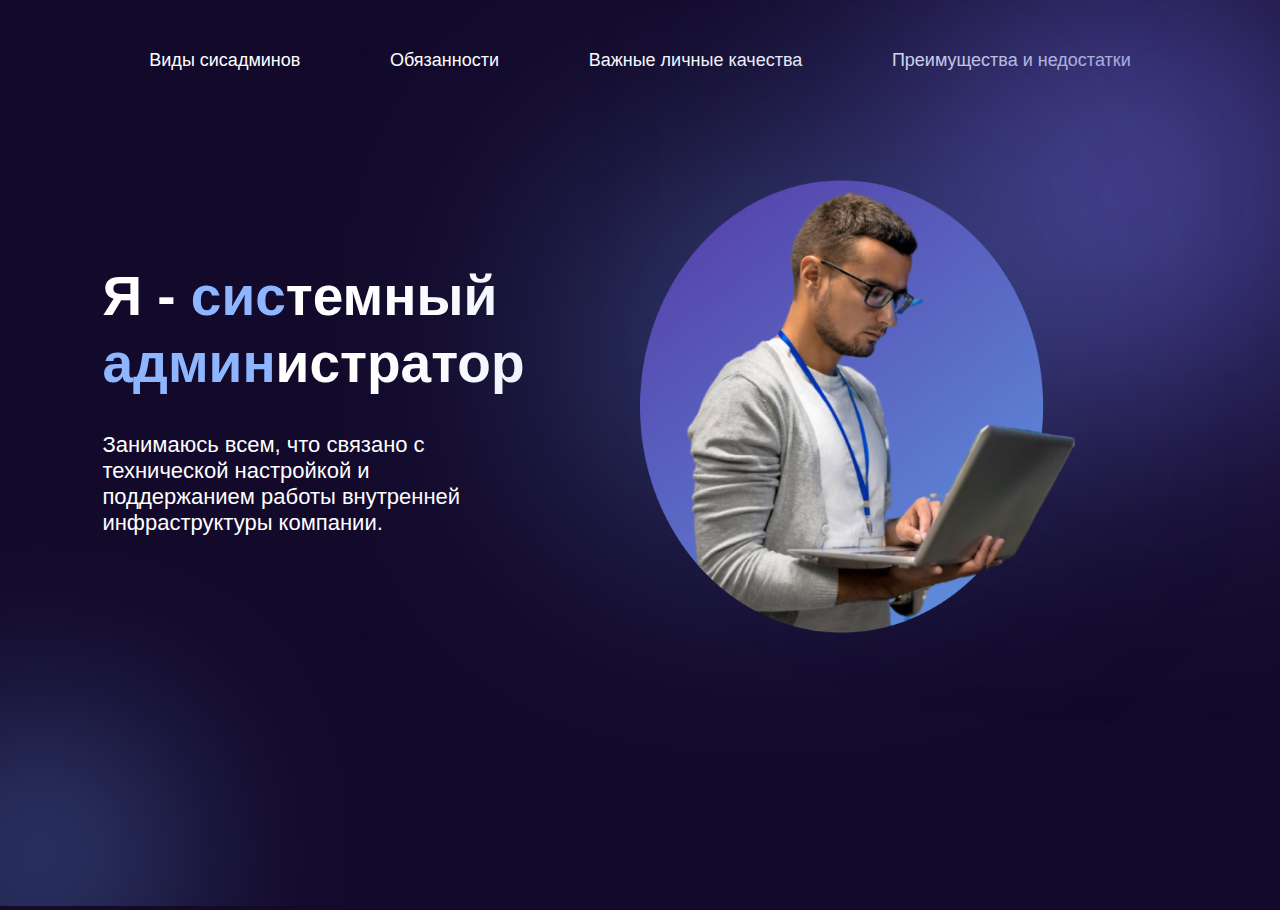
==== index.html @ 986546e3 "Add files via upload" ====
<!DOCTYPE html>
<html lang="en">
<head>
    <meta charset="UTF-8">
    <meta http-equiv="X-UA-Compatible" content="IE=edge">
    <meta name="viewport" content="width=device-width, initial-scale=1.0">
    <link rel="stylesheet" href="styles/main.css">
    <title>Я - системный администратор</title>
</head>
<body>
    <header class="header">
        <div class="menu">
            <img src="img/menu.png" class="menuImg" alt="">
        </div>
        <div class="menuBack">
            <img src="img/menu.png" alt="" class="menuBackImg">
        </div>
        <nav class="nav">
            <a href="links/types.html" class="navLink">Виды сисадминов</a>
            <a href="links/duty.html" class="navLink">Обязанности</a>
            <a href="links/qualiti.html" class="navLink">Важные личные качества</a>
            <a href="links/adv&disadv.html" class="navLink">Преимущества и недостатки</a>
        </nav>
    </header>
<main class="main">
    <div class="title">
        <h1 class="titleContent">
            <div>Я - <span class="blue">сис</span>темный</div> <span class="blue">админ</span>истратор
        </h1>
    </div>
    <div class="someText">
       <p class="text">
        Занимаюсь всем, что связано с технической настройкой и поддержанием работы внутренней инфраструктуры компании.
       </p>
    </div>
</main>
<div class="allImages">
    <div class="elips1">
        <img src="img/Ellipse 4.svg" alt="">
    </div>
    <div class="elips2">
        <img src="img/Ellipse 4.svg" alt="">
    </div>
    <div div class="elips3">
        <img src="img/Ellipse 2.svg" alt="">
    </div> 
    <div class="img">
        <img src="img/Photo.png" alt="" class="imgMan">
    </div>
</div>
<script src="script/mobileMain.js"></script>
</body>
</html>
---- styles/main.css ----
*,*:before,*:after{
    box-sizing: border-box;
    margin: 0;
    padding: 0;
}
body{
    background-color: #130A2B;
    height: 100%;
    width: 100%;
    overflow: hidden;
    font-family: 'Montserrat',sans-serif;
}
.header{
margin-top: 50px;
}
.nav{
display: flex;
align-items: center;
justify-content: center;
}
.navLink{
text-decoration: none;
margin-right: 7%;
font-weight: 500;
font-size: 18px;
color: white;
transition: transform 0.3s;
text-align: center;
}
.navLink:nth-child(4){
    margin-right: 0%;
}
.main{
color: white;
margin-left: 8%;
margin-top:15%;
}
.title{
width: auto;
}
.titleContent{
    font-size: 100px;
    line-height: 67px;
}
.someText{
width:35%;
margin-top: 3%;
height: 10%;
}
.text{
    font-weight: 400;
    font-size: 45px;
    line-height: auto;
}
.elips1{
position: absolute;
bottom: -10px;
left:0;
}
.elips1 img{
    width: 90%;
    height: 90%;
}
.elips2{
position: absolute;
right: -5%;
top: 0;
}
.elips2 img{
background: #5854B7;
width: 90%;
height: 90%;
filter: blur(150px);
}  

.elips3{
position: absolute;
left:50%;
bottom: 50%;
}
.elips3 img{
width: 274px;
height: 202px;
background: #5F8BDB;
filter: blur(150px);
}
.img{
position: absolute;
width: 40%;
height: auto;
right: 10%;
top: 20%;
z-index: 1;
}
.imgMan{
width: 100%;
height: 100%;
}
.allImages{
pointer-events: none;
-moz-user-select: none;
-webkit-user-select: none;
-ms-user-select: none;
user-select: none;
overflow: hidden;
}
.blue{
    color: #8EB5FF;
}
.navLink:hover{
    transform: scale(1.3);
    }
@media(max-width:1700px){
    .titleContent{
        font-size: 55px;
    }
    .text{
        font-size: 22px;
    }
}
@media (max-width:950px){
.navLink{
    margin-right: 2%;
}
.titleContent{
    font-size: 45px;
}
.text{
    font-size: 18px;
}
}
@media(max-width:1000px){
    .img{
        right: 1%;
    }
}
 @media(max-width:700px){
    .navLink{
        margin-right: 1%;
    }
    .img{
        opacity: 0;
    }
    .title{
        text-align: center;
        margin: auto;
    }
    .main{
        margin: 0 auto;
        margin-top:20% ;
    }
    .someText{
        margin: auto;
        width: 75%;
        text-align: center;
        margin-top: 15%;
    }
    .nav{
        flex-direction: column;
        position: absolute;
        top:0;
        background-color: white;
        padding: 5%;
        width: 100vw;
        opacity: 0;
        display: none;
        transition:0.4s linear;
    }
    .navLink{
        margin-bottom: 3%;
        color: #130A2B;
       
    }
    .header{
        margin-top: 0;
    }
}
.menu{
    width: 50px;
    height: 50px;
background-color: lightblue;

}
.menu img{
    width: 100%;
    height: 100%;
}
.menuBack{
    width: 50px;
    height: 50px;
background-color: lightblue;
position: absolute;
left: 0;
top: 50px;
z-index: 1;
 opacity:0;
display: none; 
}
.menuBackImg{
    width: 100%;
    height: 100%;
}
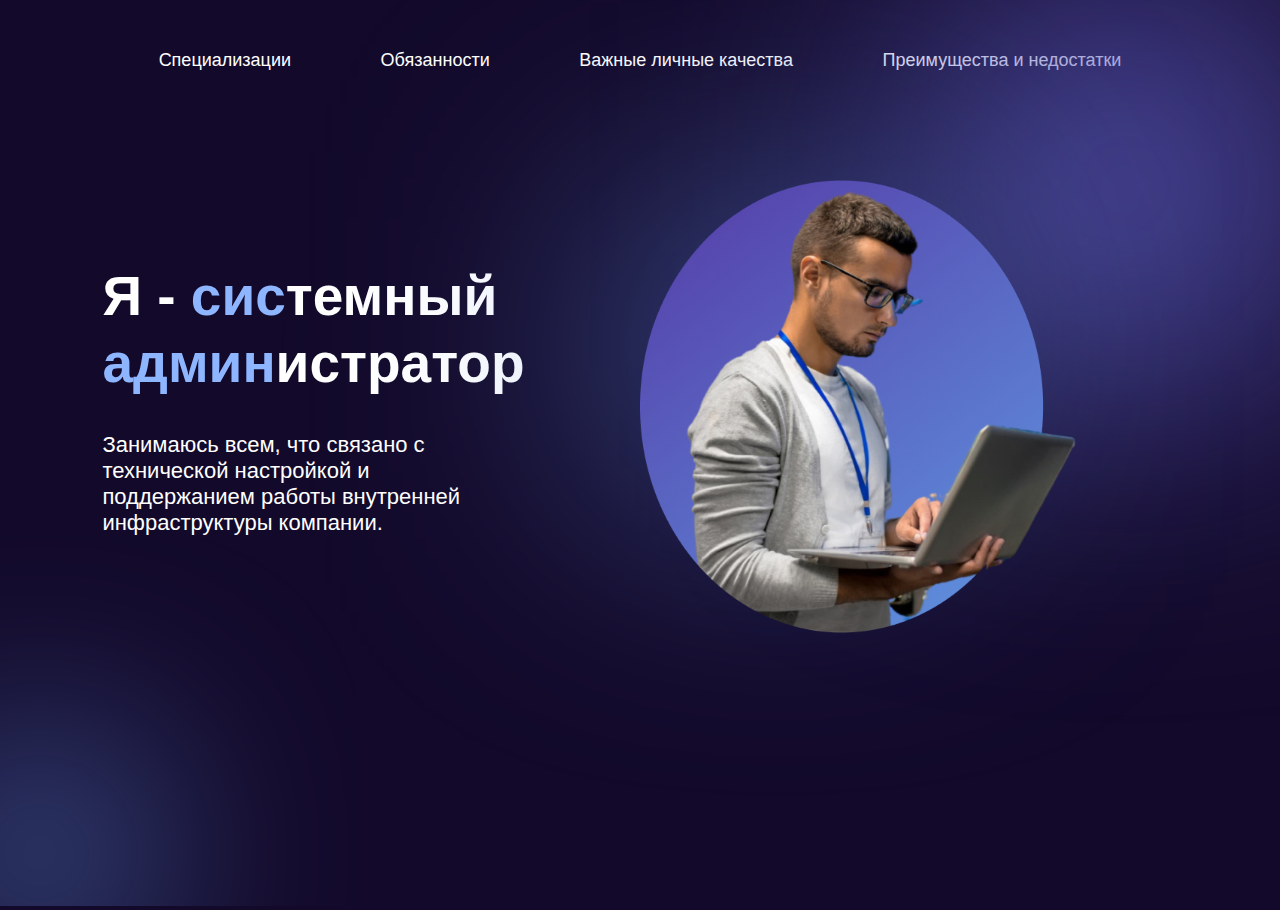
==== commit a9985d6e: "Update index.html" ====
--- a/index.html
+++ b/index.html
@@ -16,7 +16,7 @@
             <img src="img/menu.png" alt="" class="menuBackImg">
         </div>
         <nav class="nav">
-            <a href="links/types.html" class="navLink">Виды сисадминов</a>
+            <a href="links/types.html" class="navLink">Специализации</a>
             <a href="links/duty.html" class="navLink">Обязанности</a>
             <a href="links/qualiti.html" class="navLink">Важные личные качества</a>
             <a href="links/adv&disadv.html" class="navLink">Преимущества и недостатки</a>
